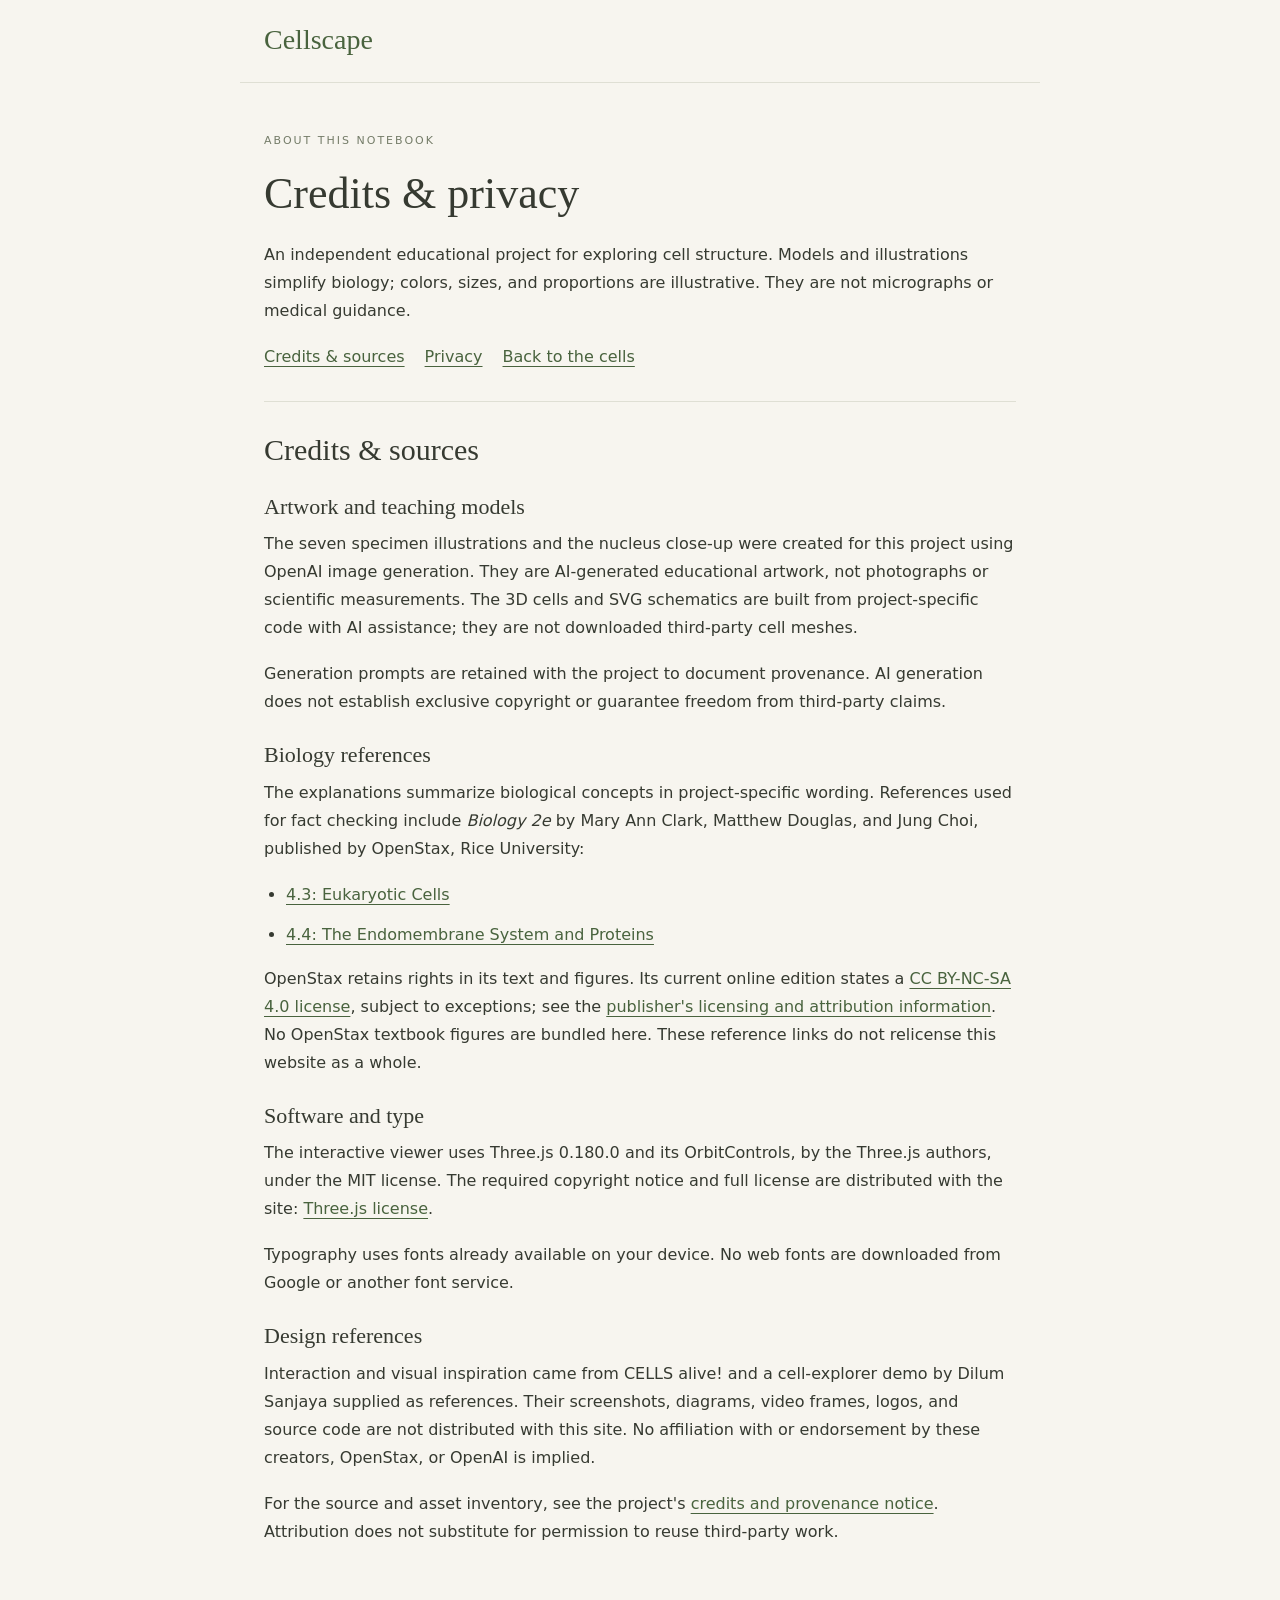
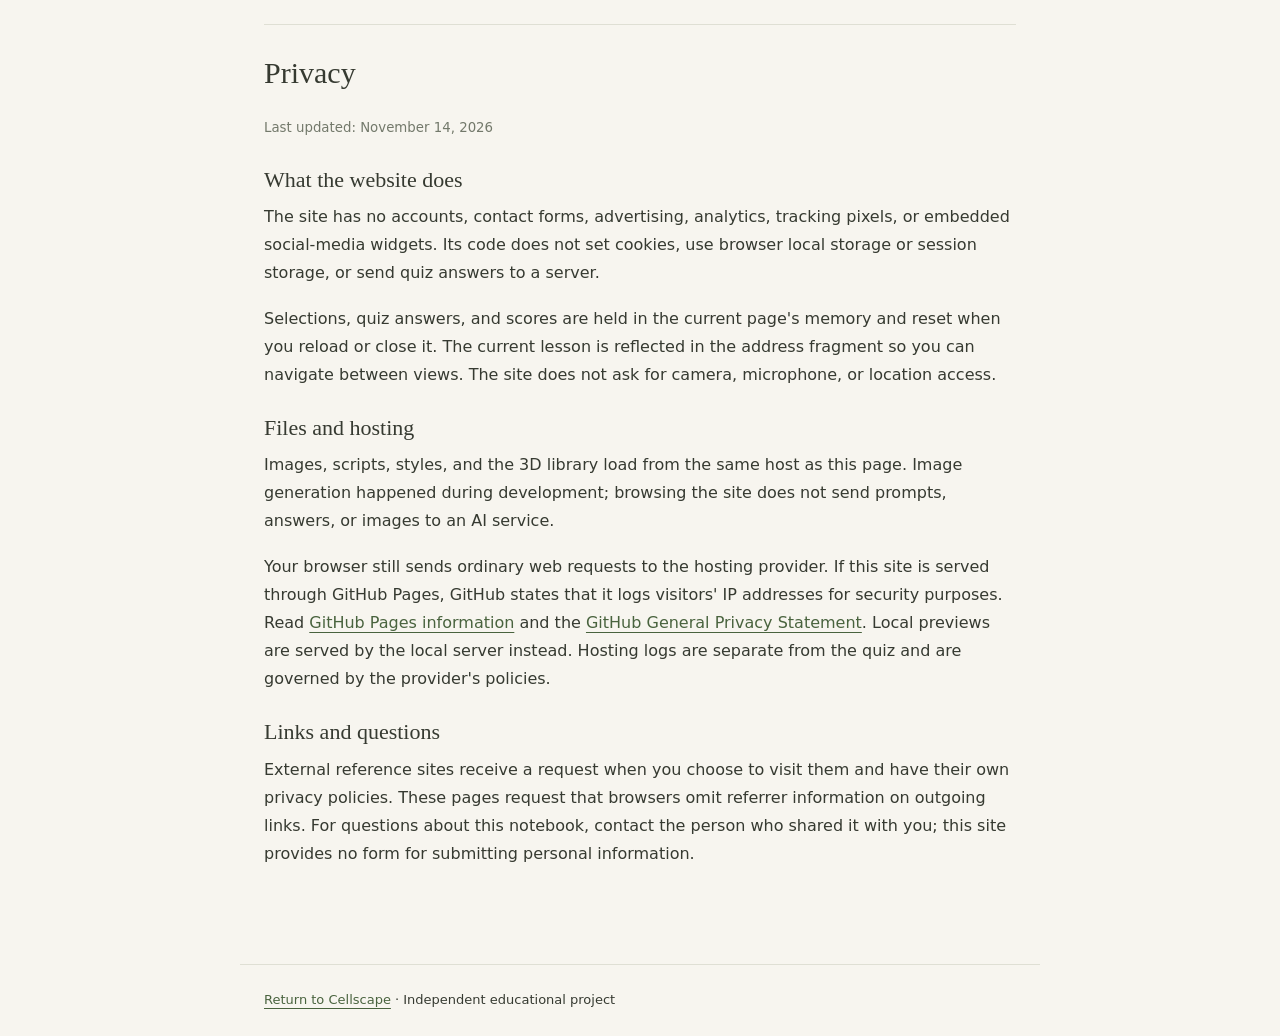
==== about.html @ bd1aeb53 "Add credits and privacy notice; remove external font requests Keep Cellscape branding without adding" ====
<!doctype html>
<html lang="en">
<head>
<meta charset="utf-8">
<meta name="viewport" content="width=device-width, initial-scale=1">
<meta name="referrer" content="no-referrer">
<meta name="description" content="Artwork credits, biology references, software notices, and privacy information for Cellscape.">
<title>Credits &amp; privacy — Cellscape</title>
<style>
:root{color-scheme:light}*{box-sizing:border-box}html{scroll-padding-top:24px}body{margin:0;background:#f7f5ef;color:#363a31;font:16px/1.75 system-ui,-apple-system,BlinkMacSystemFont,"Segoe UI",sans-serif}a{color:#49633e;text-underline-offset:4px}a:focus-visible{outline:2px solid #79618c;outline-offset:4px}header,main,footer{max-width:800px;margin:auto;padding:24px}header{border-bottom:1px solid #dfdfd4}header a{font:28px Georgia,serif;text-decoration:none}main{padding-top:38px}h1,h2,h3{font-family:Georgia,serif;font-weight:400;line-height:1.2}h1{font-size:clamp(32px,7vw,44px);margin:12px 0 20px}h2{font-size:30px;margin:0 0 22px}h3{font-size:22px;margin:26px 0 10px}p{margin:10px 0 18px}section{padding:30px 0;border-top:1px solid #dfdfd4;margin-top:30px}nav{display:flex;flex-wrap:wrap;gap:20px}.eyebrow{font-size:11px;letter-spacing:2px;color:#747c68}li{margin:12px 0}footer{font-size:13px;border-top:1px solid #dfdfd4;margin-top:24px}small{color:#73796b}code{overflow-wrap:anywhere}ul{padding-left:22px}
</style>
</head>
<body>
<header><a href="./" aria-label="Cellscape home">Cellscape</a></header>
<main>
<p class="eyebrow">ABOUT THIS NOTEBOOK</p>
<h1>Credits &amp; privacy</h1>
<p>An independent educational project for exploring cell structure. Models and illustrations simplify biology; colors, sizes, and proportions are illustrative. They are not micrographs or medical guidance.</p>
<nav aria-label="On this page"><a href="#credits">Credits &amp; sources</a><a href="#privacy">Privacy</a><a href="./">Back to the cells</a></nav>
<section id="credits" aria-labelledby="credits-title">
<h2 id="credits-title">Credits &amp; sources</h2>
<h3>Artwork and teaching models</h3>
<p>The seven specimen illustrations and the nucleus close-up were created for this project using OpenAI image generation. They are AI-generated educational artwork, not photographs or scientific measurements. The 3D cells and SVG schematics are built from project-specific code with AI assistance; they are not downloaded third-party cell meshes.</p>
<p>Generation prompts are retained with the project to document provenance. AI generation does not establish exclusive copyright or guarantee freedom from third-party claims.</p>
<h3>Biology references</h3>
<p>The explanations summarize biological concepts in project-specific wording. References used for fact checking include <cite>Biology 2e</cite> by Mary Ann Clark, Matthew Douglas, and Jung Choi, published by OpenStax, Rice University:</p>
<ul>
<li><a href="https://openstax.org/books/biology-2e/pages/4-3-eukaryotic-cells" rel="noreferrer">4.3: Eukaryotic Cells</a></li>
<li><a href="https://openstax.org/books/biology-2e/pages/4-4-the-endomembrane-system-and-proteins" rel="noreferrer">4.4: The Endomembrane System and Proteins</a></li>
</ul>
<p>OpenStax retains rights in its text and figures. Its current online edition states a <a href="https://creativecommons.org/licenses/by-nc-sa/4.0/" rel="noreferrer">CC BY-NC-SA 4.0 license</a>, subject to exceptions; see the <a href="https://openstax.org/books/biology-2e/pages/preface" rel="noreferrer">publisher's licensing and attribution information</a>. No OpenStax textbook figures are bundled here. These reference links do not relicense this website as a whole.</p>
<h3>Software and type</h3>
<p>The interactive viewer uses Three.js 0.180.0 and its OrbitControls, by the Three.js authors, under the MIT license. The required copyright notice and full license are distributed with the site: <a href="vendor/three/LICENSE">Three.js license</a>.</p>
<p>Typography uses fonts already available on your device. No web fonts are downloaded from Google or another font service.</p>
<h3>Design references</h3>
<p>Interaction and visual inspiration came from CELLS alive! and a cell-explorer demo by Dilum Sanjaya supplied as references. Their screenshots, diagrams, video frames, logos, and source code are not distributed with this site. No affiliation with or endorsement by these creators, OpenStax, or OpenAI is implied.</p>
<p>For the source and asset inventory, see the project's <a href="NOTICE.md">credits and provenance notice</a>. Attribution does not substitute for permission to reuse third-party work.</p>
</section>
<section id="privacy" aria-labelledby="privacy-title">
<h2 id="privacy-title">Privacy</h2>
<p><small>Last updated: November 14, 2026</small></p>
<h3>What the website does</h3>
<p>The site has no accounts, contact forms, advertising, analytics, tracking pixels, or embedded social-media widgets. Its code does not set cookies, use browser local storage or session storage, or send quiz answers to a server.</p>
<p>Selections, quiz answers, and scores are held in the current page's memory and reset when you reload or close it. The current lesson is reflected in the address fragment so you can navigate between views. The site does not ask for camera, microphone, or location access.</p>
<h3>Files and hosting</h3>
<p>Images, scripts, styles, and the 3D library load from the same host as this page. Image generation happened during development; browsing the site does not send prompts, answers, or images to an AI service.</p>
<p>Your browser still sends ordinary web requests to the hosting provider. If this site is served through GitHub Pages, GitHub states that it logs visitors' IP addresses for security purposes. Read <a href="https://docs.github.com/en/pages/getting-started-with-github-pages/what-is-github-pages" rel="noreferrer">GitHub Pages information</a> and the <a href="https://docs.github.com/en/site-policy/privacy-policies/github-general-privacy-statement" rel="noreferrer">GitHub General Privacy Statement</a>. Local previews are served by the local server instead. Hosting logs are separate from the quiz and are governed by the provider's policies.</p>
<h3>Links and questions</h3>
<p>External reference sites receive a request when you choose to visit them and have their own privacy policies. These pages request that browsers omit referrer information on outgoing links. For questions about this notebook, contact the person who shared it with you; this site provides no form for submitting personal information.</p>
</section>
</main>
<footer><a href="./">Return to Cellscape</a> · Independent educational project</footer>
</body>
</html>
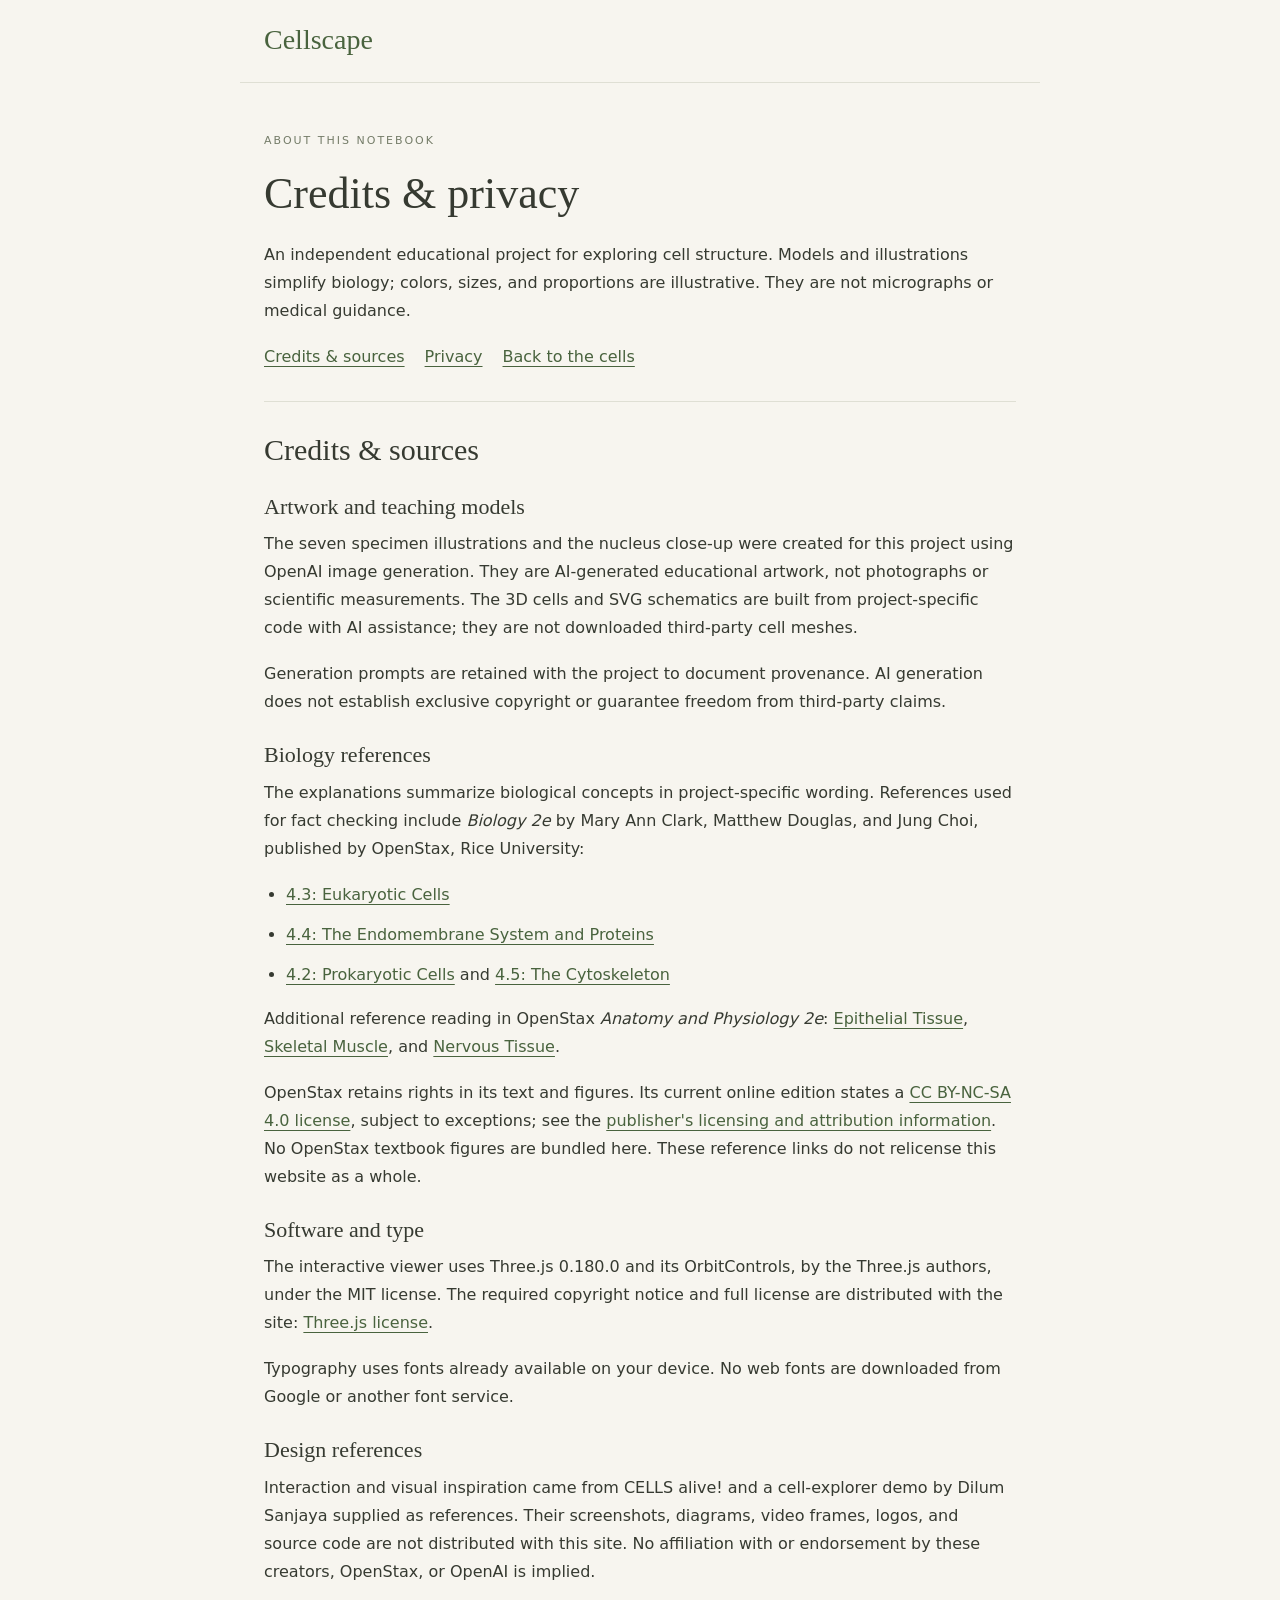
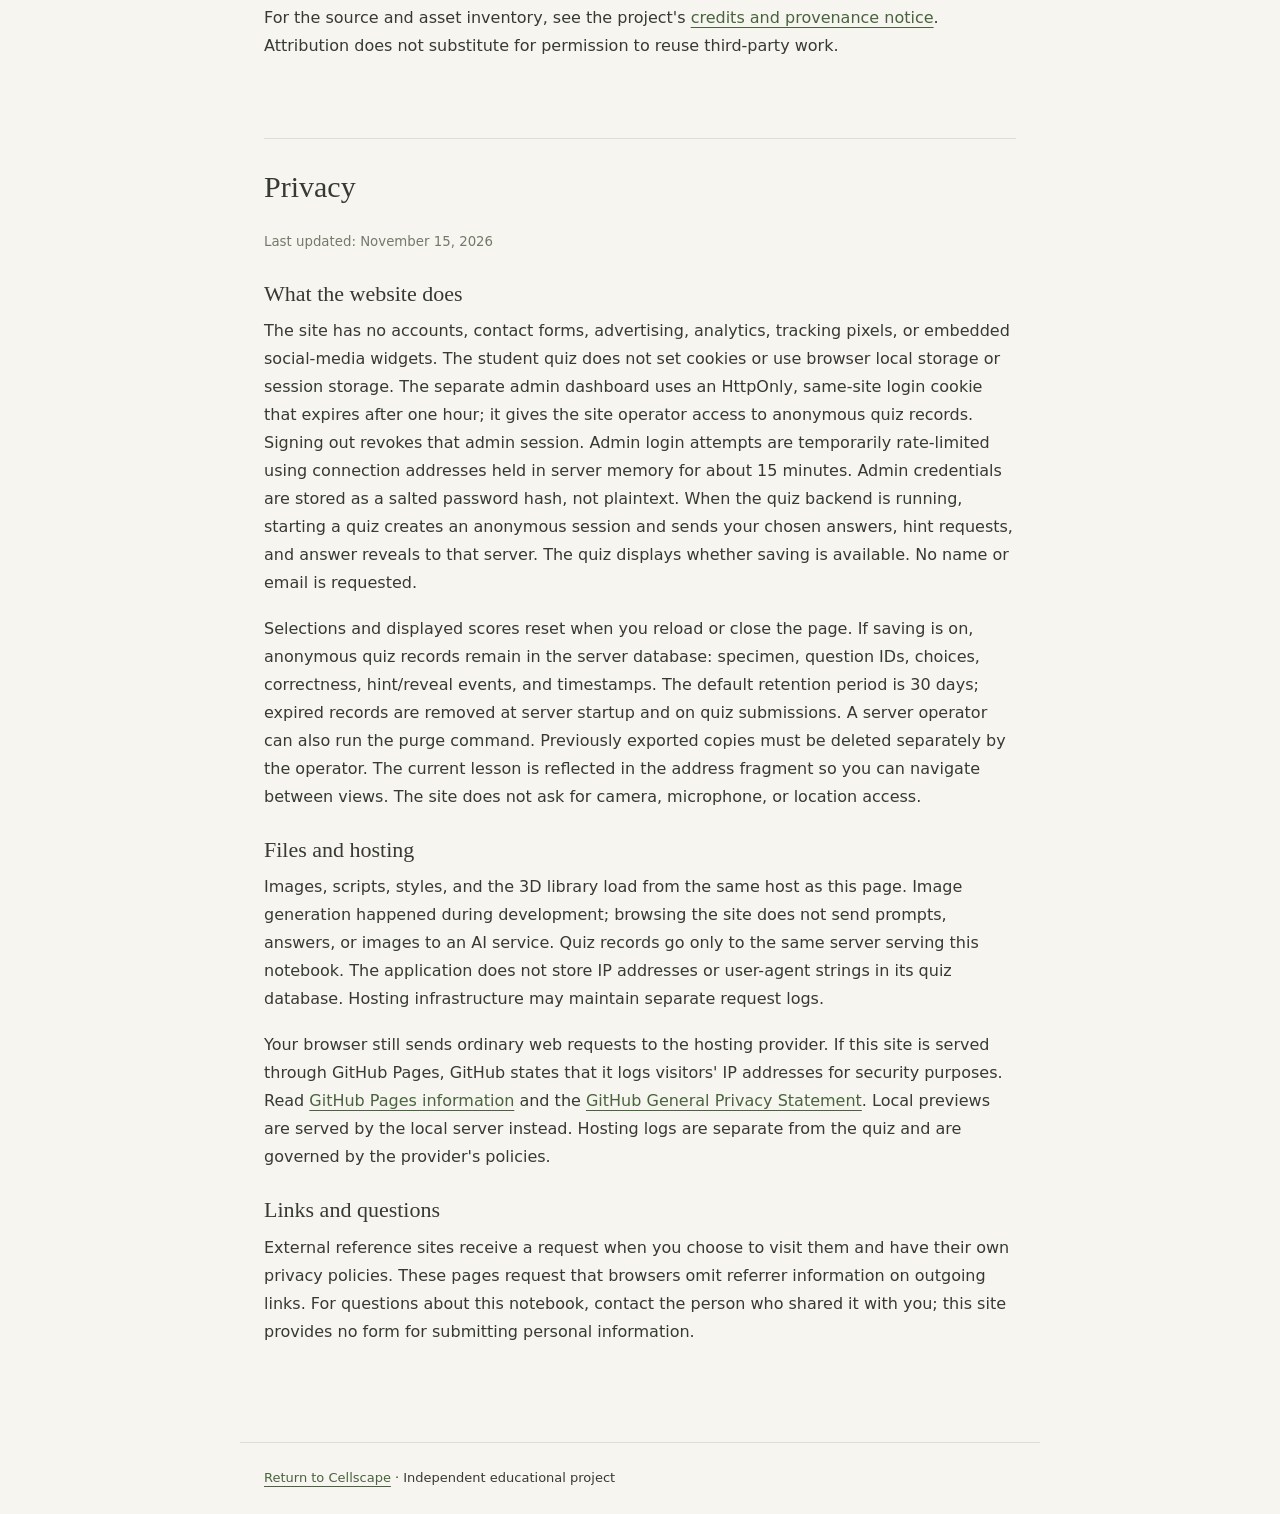
==== commit 825f1e33: "Add quiz persistence, protected admin dashboard, cell facts, and setup guide Include the latest deta" ====
--- a/about.html
+++ b/about.html
@@ -27,7 +27,9 @@
 <ul>
 <li><a href="https://openstax.org/books/biology-2e/pages/4-3-eukaryotic-cells" rel="noreferrer">4.3: Eukaryotic Cells</a></li>
 <li><a href="https://openstax.org/books/biology-2e/pages/4-4-the-endomembrane-system-and-proteins" rel="noreferrer">4.4: The Endomembrane System and Proteins</a></li>
+<li><a href="https://openstax.org/books/biology-2e/pages/4-2-prokaryotic-cells" rel="noreferrer">4.2: Prokaryotic Cells</a> and <a href="https://openstax.org/books/biology-2e/pages/4-5-the-cytoskeleton" rel="noreferrer">4.5: The Cytoskeleton</a></li>
 </ul>
+<p>Additional reference reading in OpenStax <cite>Anatomy and Physiology 2e</cite>: <a href="https://openstax.org/books/anatomy-and-physiology-2e/pages/4-2-epithelial-tissue" rel="noreferrer">Epithelial Tissue</a>, <a href="https://openstax.org/books/anatomy-and-physiology-2e/pages/10-2-skeletal-muscle" rel="noreferrer">Skeletal Muscle</a>, and <a href="https://openstax.org/books/anatomy-and-physiology-2e/pages/12-2-nervous-tissue" rel="noreferrer">Nervous Tissue</a>.</p>
 <p>OpenStax retains rights in its text and figures. Its current online edition states a <a href="https://creativecommons.org/licenses/by-nc-sa/4.0/" rel="noreferrer">CC BY-NC-SA 4.0 license</a>, subject to exceptions; see the <a href="https://openstax.org/books/biology-2e/pages/preface" rel="noreferrer">publisher's licensing and attribution information</a>. No OpenStax textbook figures are bundled here. These reference links do not relicense this website as a whole.</p>
 <h3>Software and type</h3>
 <p>The interactive viewer uses Three.js 0.180.0 and its OrbitControls, by the Three.js authors, under the MIT license. The required copyright notice and full license are distributed with the site: <a href="vendor/three/LICENSE">Three.js license</a>.</p>
@@ -38,12 +40,12 @@
 </section>
 <section id="privacy" aria-labelledby="privacy-title">
 <h2 id="privacy-title">Privacy</h2>
-<p><small>Last updated: November 14, 2026</small></p>
+<p><small>Last updated: November 15, 2026</small></p>
 <h3>What the website does</h3>
-<p>The site has no accounts, contact forms, advertising, analytics, tracking pixels, or embedded social-media widgets. Its code does not set cookies, use browser local storage or session storage, or send quiz answers to a server.</p>
-<p>Selections, quiz answers, and scores are held in the current page's memory and reset when you reload or close it. The current lesson is reflected in the address fragment so you can navigate between views. The site does not ask for camera, microphone, or location access.</p>
+<p>The site has no accounts, contact forms, advertising, analytics, tracking pixels, or embedded social-media widgets. The student quiz does not set cookies or use browser local storage or session storage. The separate admin dashboard uses an HttpOnly, same-site login cookie that expires after one hour; it gives the site operator access to anonymous quiz records. Signing out revokes that admin session. Admin login attempts are temporarily rate-limited using connection addresses held in server memory for about 15 minutes. Admin credentials are stored as a salted password hash, not plaintext. When the quiz backend is running, starting a quiz creates an anonymous session and sends your chosen answers, hint requests, and answer reveals to that server. The quiz displays whether saving is available. No name or email is requested.</p>
+<p>Selections and displayed scores reset when you reload or close the page. If saving is on, anonymous quiz records remain in the server database: specimen, question IDs, choices, correctness, hint/reveal events, and timestamps. The default retention period is 30 days; expired records are removed at server startup and on quiz submissions. A server operator can also run the purge command. Previously exported copies must be deleted separately by the operator. The current lesson is reflected in the address fragment so you can navigate between views. The site does not ask for camera, microphone, or location access.</p>
 <h3>Files and hosting</h3>
-<p>Images, scripts, styles, and the 3D library load from the same host as this page. Image generation happened during development; browsing the site does not send prompts, answers, or images to an AI service.</p>
+<p>Images, scripts, styles, and the 3D library load from the same host as this page. Image generation happened during development; browsing the site does not send prompts, answers, or images to an AI service. Quiz records go only to the same server serving this notebook. The application does not store IP addresses or user-agent strings in its quiz database. Hosting infrastructure may maintain separate request logs.</p>
 <p>Your browser still sends ordinary web requests to the hosting provider. If this site is served through GitHub Pages, GitHub states that it logs visitors' IP addresses for security purposes. Read <a href="https://docs.github.com/en/pages/getting-started-with-github-pages/what-is-github-pages" rel="noreferrer">GitHub Pages information</a> and the <a href="https://docs.github.com/en/site-policy/privacy-policies/github-general-privacy-statement" rel="noreferrer">GitHub General Privacy Statement</a>. Local previews are served by the local server instead. Hosting logs are separate from the quiz and are governed by the provider's policies.</p>
 <h3>Links and questions</h3>
 <p>External reference sites receive a request when you choose to visit them and have their own privacy policies. These pages request that browsers omit referrer information on outgoing links. For questions about this notebook, contact the person who shared it with you; this site provides no form for submitting personal information.</p>
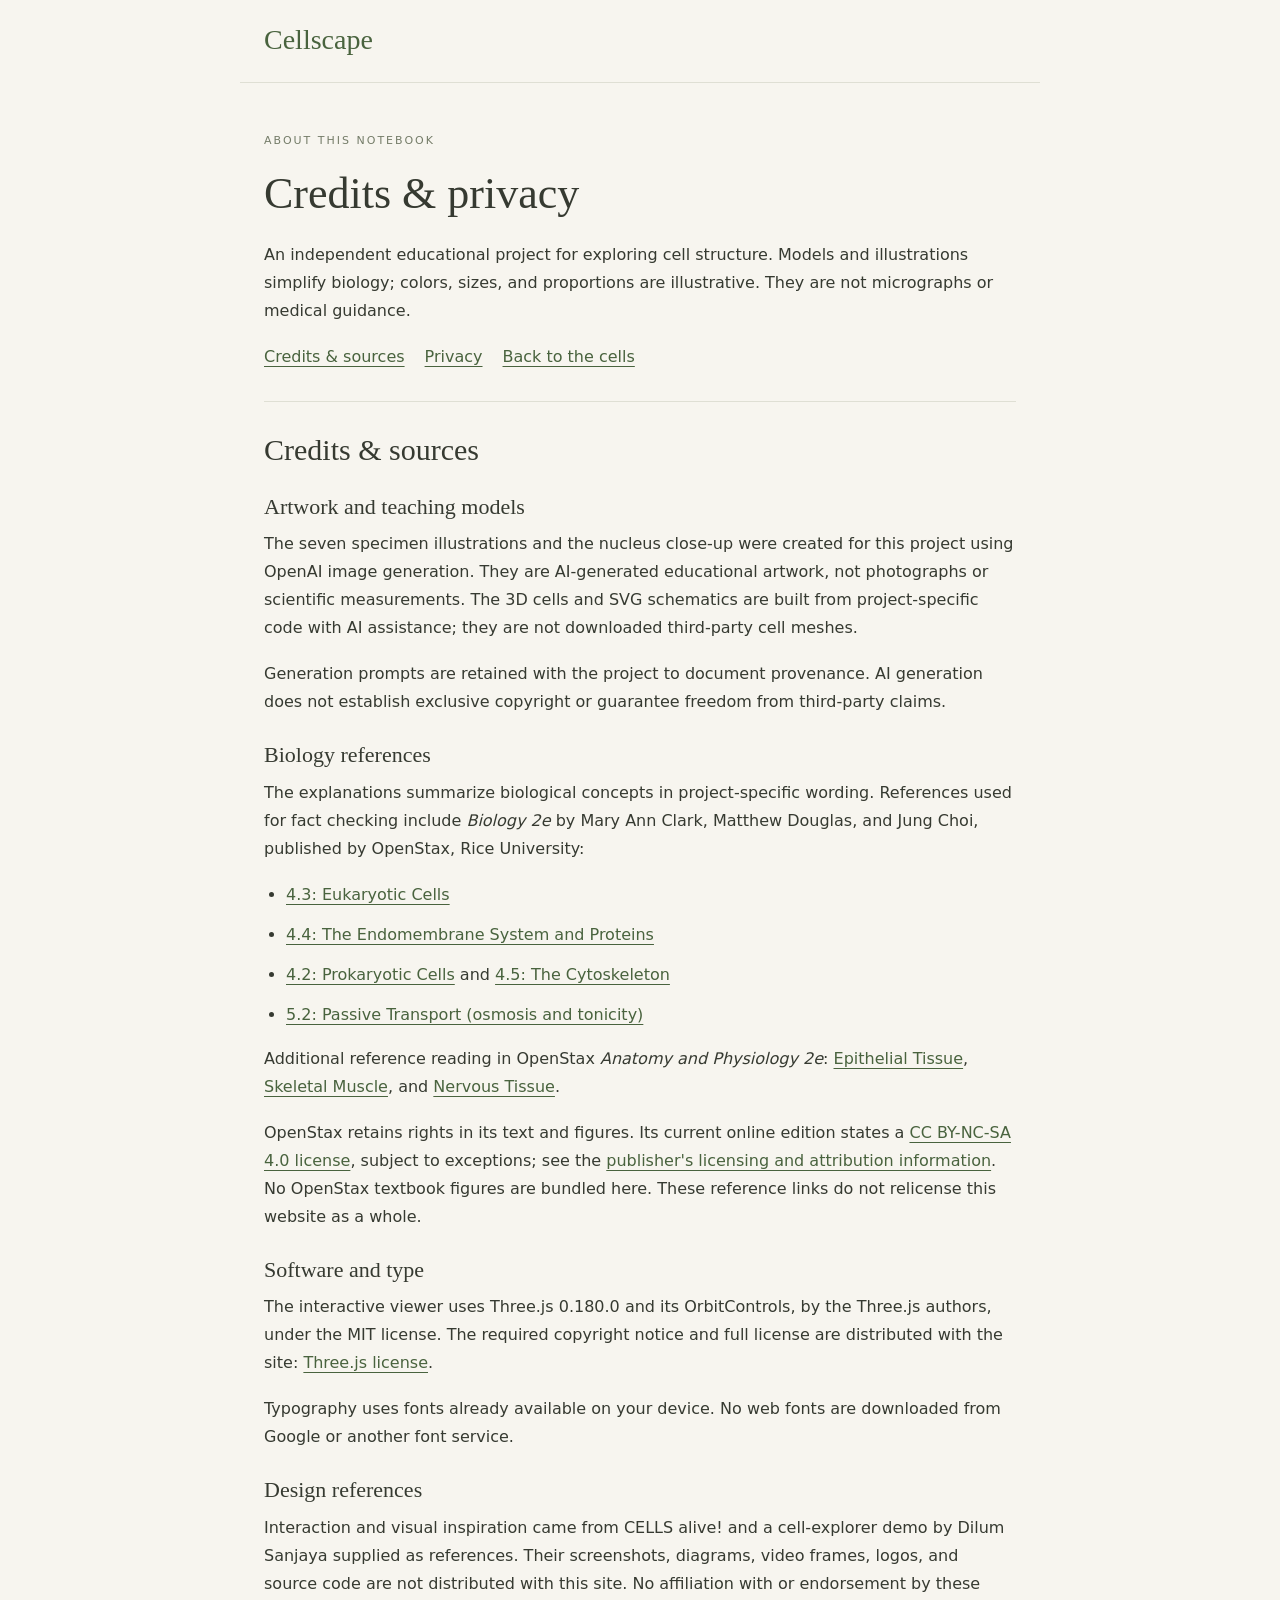
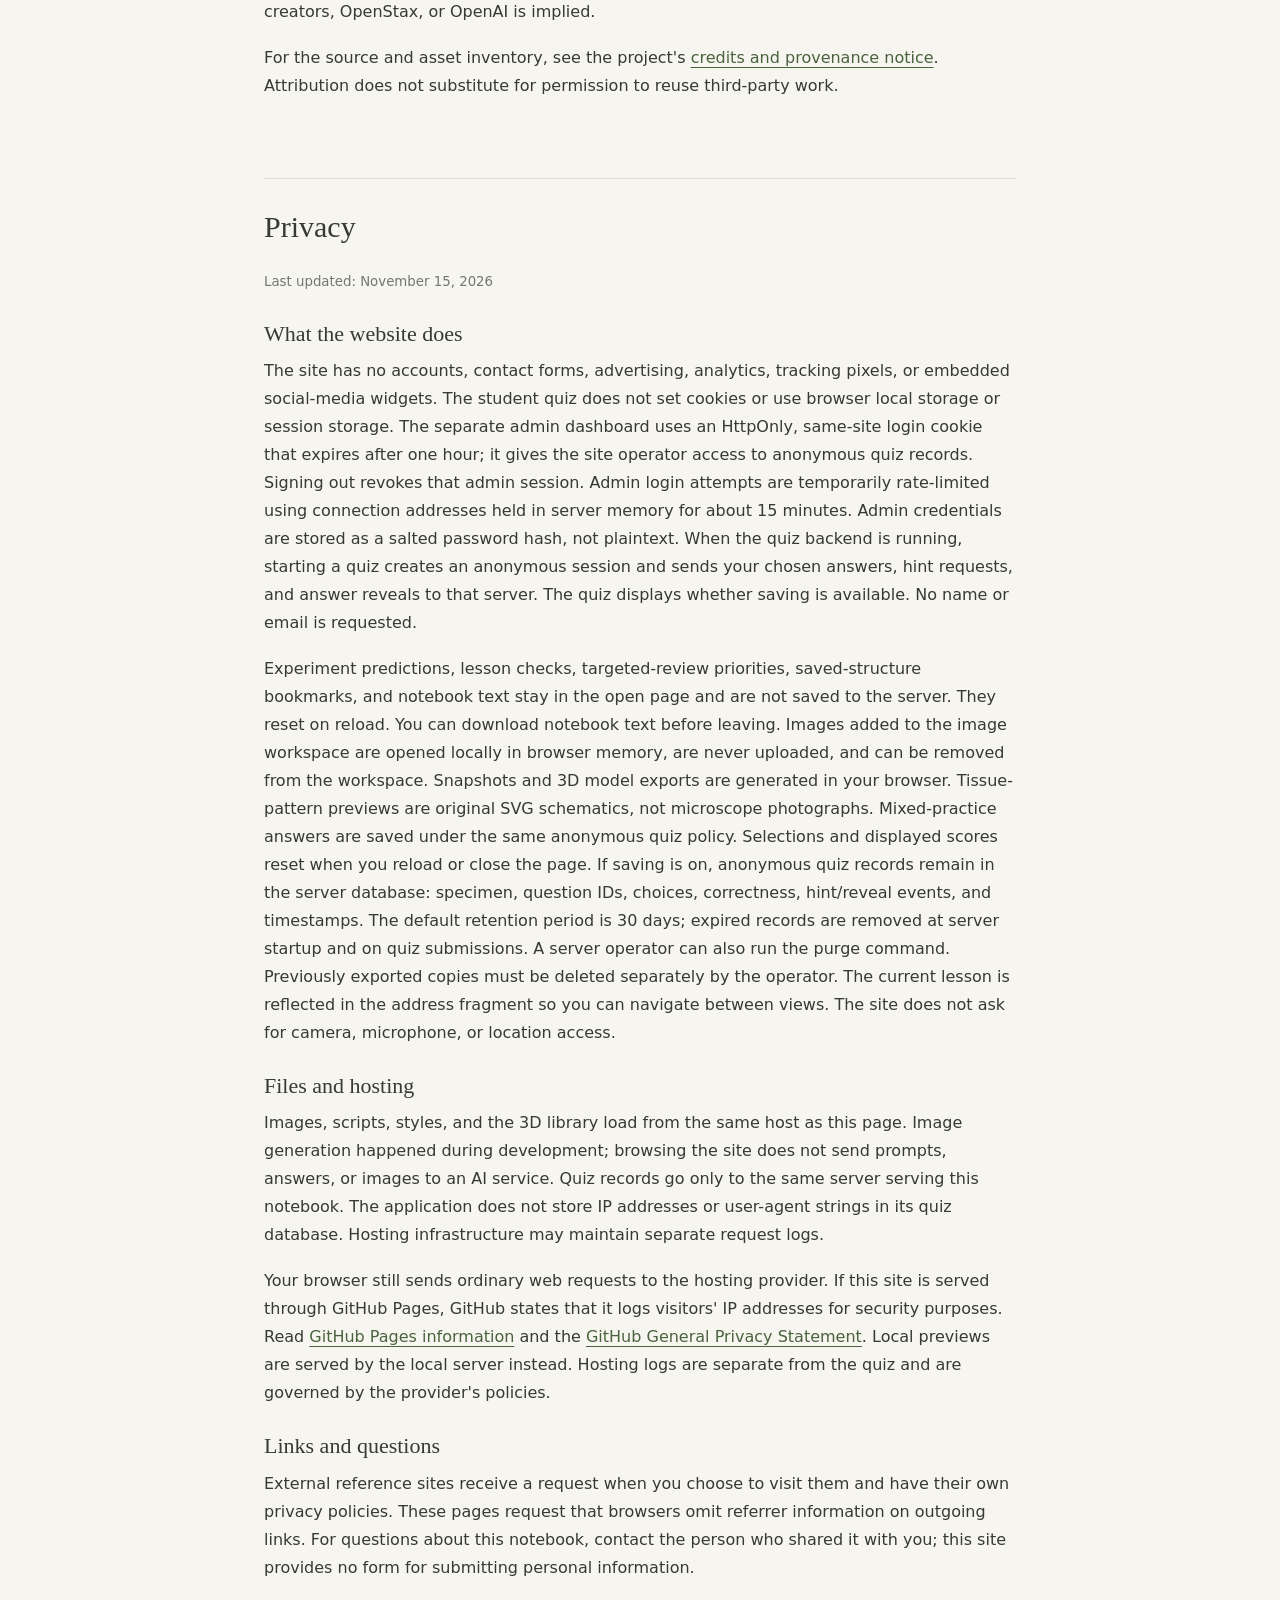
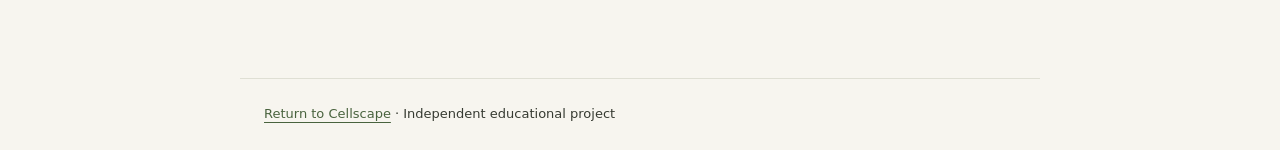
==== commit 57e24b9d: "Update Cellscape lessons, study desk, practice, dashboard, and feature guide" ====
--- a/about.html
+++ b/about.html
@@ -28,7 +28,7 @@
 <li><a href="https://openstax.org/books/biology-2e/pages/4-3-eukaryotic-cells" rel="noreferrer">4.3: Eukaryotic Cells</a></li>
 <li><a href="https://openstax.org/books/biology-2e/pages/4-4-the-endomembrane-system-and-proteins" rel="noreferrer">4.4: The Endomembrane System and Proteins</a></li>
 <li><a href="https://openstax.org/books/biology-2e/pages/4-2-prokaryotic-cells" rel="noreferrer">4.2: Prokaryotic Cells</a> and <a href="https://openstax.org/books/biology-2e/pages/4-5-the-cytoskeleton" rel="noreferrer">4.5: The Cytoskeleton</a></li>
-</ul>
+<li><a href="https://openstax.org/books/biology-2e/pages/5-2-passive-transport" rel="noreferrer">5.2: Passive Transport (osmosis and tonicity)</a></li></ul>
 <p>Additional reference reading in OpenStax <cite>Anatomy and Physiology 2e</cite>: <a href="https://openstax.org/books/anatomy-and-physiology-2e/pages/4-2-epithelial-tissue" rel="noreferrer">Epithelial Tissue</a>, <a href="https://openstax.org/books/anatomy-and-physiology-2e/pages/10-2-skeletal-muscle" rel="noreferrer">Skeletal Muscle</a>, and <a href="https://openstax.org/books/anatomy-and-physiology-2e/pages/12-2-nervous-tissue" rel="noreferrer">Nervous Tissue</a>.</p>
 <p>OpenStax retains rights in its text and figures. Its current online edition states a <a href="https://creativecommons.org/licenses/by-nc-sa/4.0/" rel="noreferrer">CC BY-NC-SA 4.0 license</a>, subject to exceptions; see the <a href="https://openstax.org/books/biology-2e/pages/preface" rel="noreferrer">publisher's licensing and attribution information</a>. No OpenStax textbook figures are bundled here. These reference links do not relicense this website as a whole.</p>
 <h3>Software and type</h3>
@@ -43,7 +43,7 @@
 <p><small>Last updated: November 15, 2026</small></p>
 <h3>What the website does</h3>
 <p>The site has no accounts, contact forms, advertising, analytics, tracking pixels, or embedded social-media widgets. The student quiz does not set cookies or use browser local storage or session storage. The separate admin dashboard uses an HttpOnly, same-site login cookie that expires after one hour; it gives the site operator access to anonymous quiz records. Signing out revokes that admin session. Admin login attempts are temporarily rate-limited using connection addresses held in server memory for about 15 minutes. Admin credentials are stored as a salted password hash, not plaintext. When the quiz backend is running, starting a quiz creates an anonymous session and sends your chosen answers, hint requests, and answer reveals to that server. The quiz displays whether saving is available. No name or email is requested.</p>
-<p>Selections and displayed scores reset when you reload or close the page. If saving is on, anonymous quiz records remain in the server database: specimen, question IDs, choices, correctness, hint/reveal events, and timestamps. The default retention period is 30 days; expired records are removed at server startup and on quiz submissions. A server operator can also run the purge command. Previously exported copies must be deleted separately by the operator. The current lesson is reflected in the address fragment so you can navigate between views. The site does not ask for camera, microphone, or location access.</p>
+<p>Experiment predictions, lesson checks, targeted-review priorities, saved-structure bookmarks, and notebook text stay in the open page and are not saved to the server. They reset on reload. You can download notebook text before leaving. Images added to the image workspace are opened locally in browser memory, are never uploaded, and can be removed from the workspace. Snapshots and 3D model exports are generated in your browser. Tissue-pattern previews are original SVG schematics, not microscope photographs. Mixed-practice answers are saved under the same anonymous quiz policy. Selections and displayed scores reset when you reload or close the page. If saving is on, anonymous quiz records remain in the server database: specimen, question IDs, choices, correctness, hint/reveal events, and timestamps. The default retention period is 30 days; expired records are removed at server startup and on quiz submissions. A server operator can also run the purge command. Previously exported copies must be deleted separately by the operator. The current lesson is reflected in the address fragment so you can navigate between views. The site does not ask for camera, microphone, or location access.</p>
 <h3>Files and hosting</h3>
 <p>Images, scripts, styles, and the 3D library load from the same host as this page. Image generation happened during development; browsing the site does not send prompts, answers, or images to an AI service. Quiz records go only to the same server serving this notebook. The application does not store IP addresses or user-agent strings in its quiz database. Hosting infrastructure may maintain separate request logs.</p>
 <p>Your browser still sends ordinary web requests to the hosting provider. If this site is served through GitHub Pages, GitHub states that it logs visitors' IP addresses for security purposes. Read <a href="https://docs.github.com/en/pages/getting-started-with-github-pages/what-is-github-pages" rel="noreferrer">GitHub Pages information</a> and the <a href="https://docs.github.com/en/site-policy/privacy-policies/github-general-privacy-statement" rel="noreferrer">GitHub General Privacy Statement</a>. Local previews are served by the local server instead. Hosting logs are separate from the quiz and are governed by the provider's policies.</p>
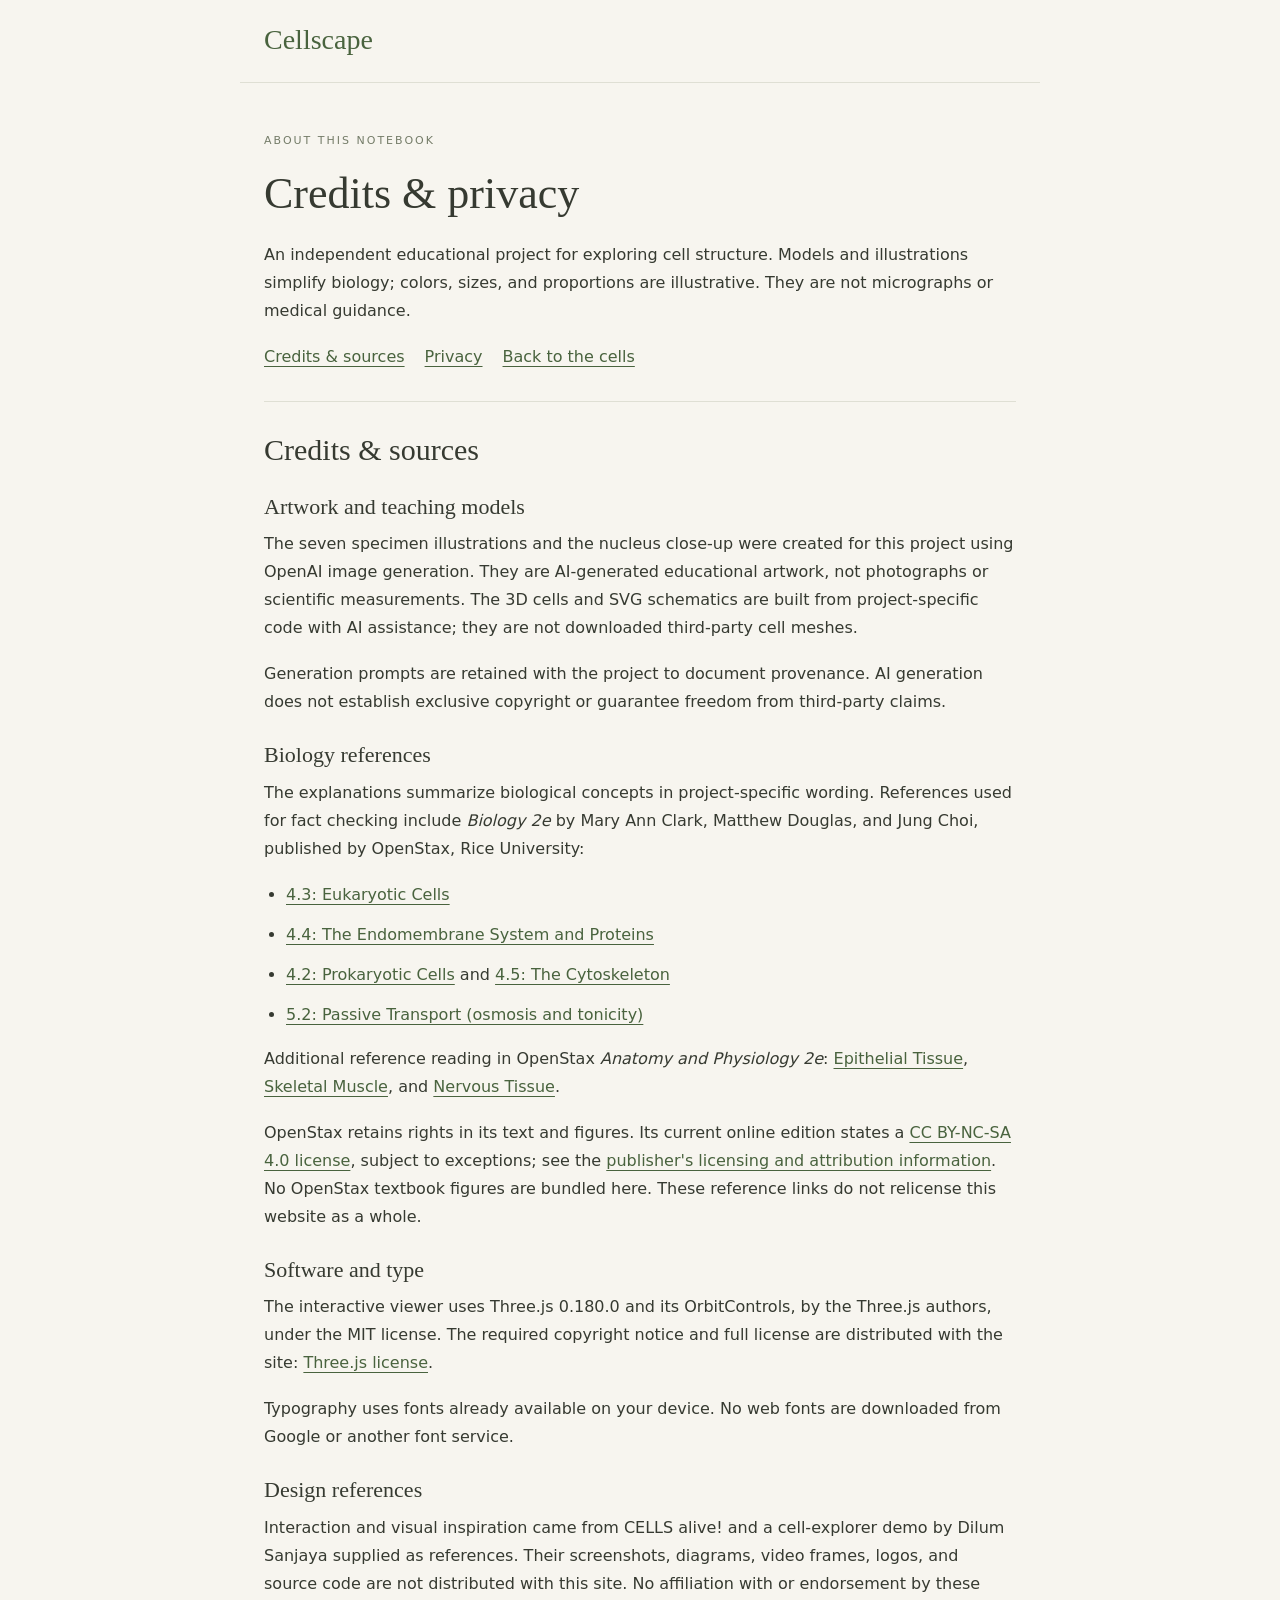
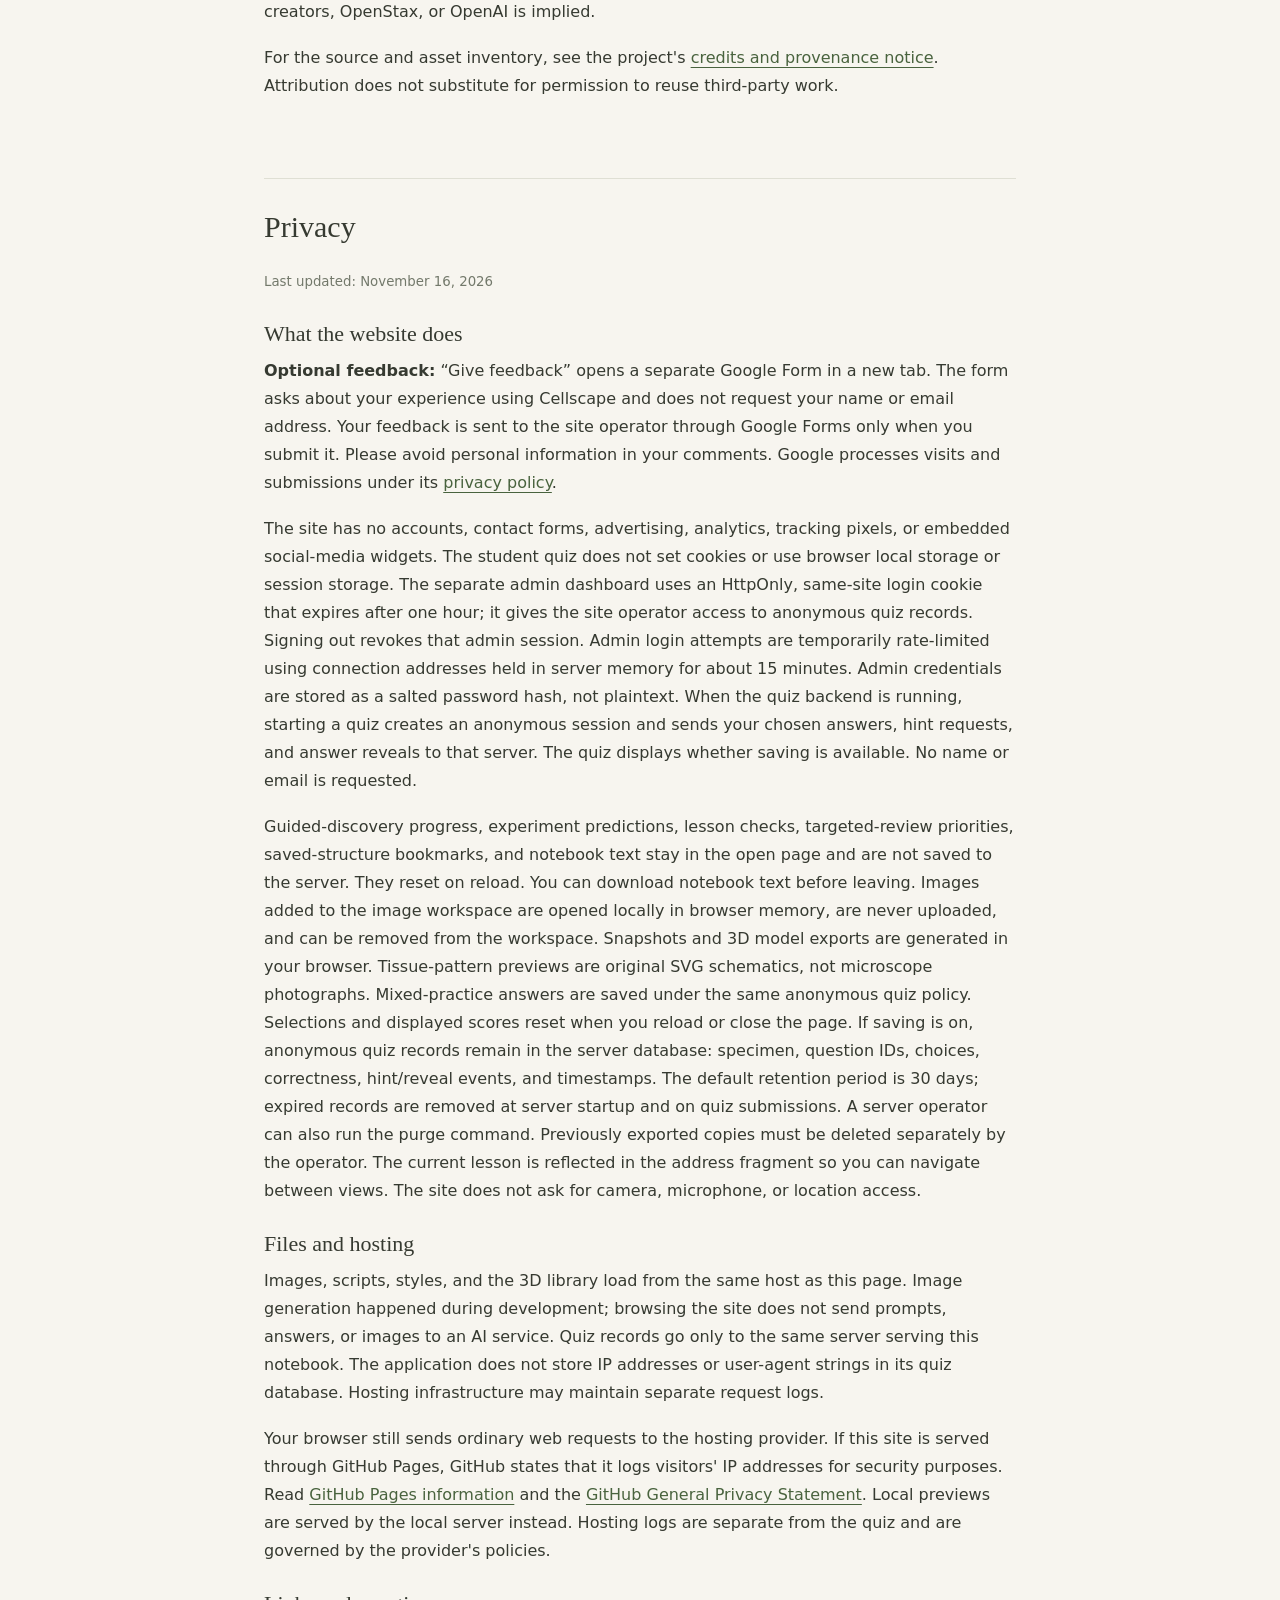
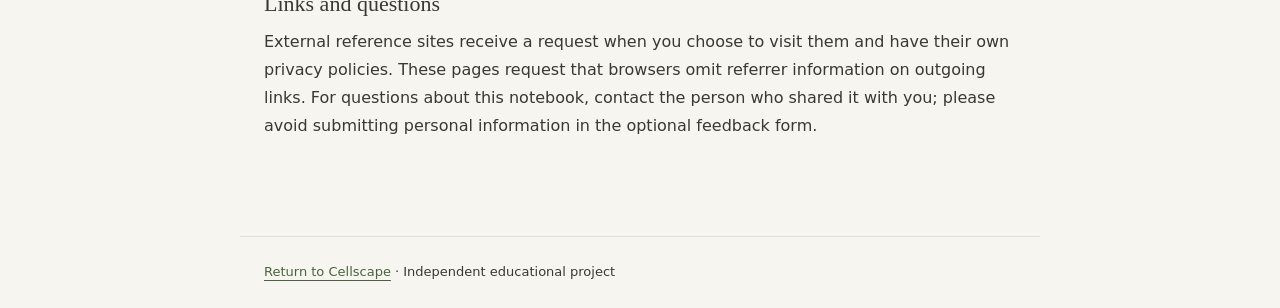
==== commit 489adab6: "Update 3D anatomy, guided experiments, and feedback links Add exploded views and animated organelle " ====
--- a/about.html
+++ b/about.html
@@ -40,15 +40,15 @@
 </section>
 <section id="privacy" aria-labelledby="privacy-title">
 <h2 id="privacy-title">Privacy</h2>
-<p><small>Last updated: November 15, 2026</small></p>
-<h3>What the website does</h3>
+<p><small>Last updated: November 16, 2026</small></p>
+<h3>What the website does</h3><p><strong>Optional feedback:</strong> “Give feedback” opens a separate Google Form in a new tab. The form asks about your experience using Cellscape and does not request your name or email address. Your feedback is sent to the site operator through Google Forms only when you submit it. Please avoid personal information in your comments. Google processes visits and submissions under its <a href="https://policies.google.com/privacy" target="_blank" rel="noopener noreferrer">privacy policy</a>.</p>
 <p>The site has no accounts, contact forms, advertising, analytics, tracking pixels, or embedded social-media widgets. The student quiz does not set cookies or use browser local storage or session storage. The separate admin dashboard uses an HttpOnly, same-site login cookie that expires after one hour; it gives the site operator access to anonymous quiz records. Signing out revokes that admin session. Admin login attempts are temporarily rate-limited using connection addresses held in server memory for about 15 minutes. Admin credentials are stored as a salted password hash, not plaintext. When the quiz backend is running, starting a quiz creates an anonymous session and sends your chosen answers, hint requests, and answer reveals to that server. The quiz displays whether saving is available. No name or email is requested.</p>
-<p>Experiment predictions, lesson checks, targeted-review priorities, saved-structure bookmarks, and notebook text stay in the open page and are not saved to the server. They reset on reload. You can download notebook text before leaving. Images added to the image workspace are opened locally in browser memory, are never uploaded, and can be removed from the workspace. Snapshots and 3D model exports are generated in your browser. Tissue-pattern previews are original SVG schematics, not microscope photographs. Mixed-practice answers are saved under the same anonymous quiz policy. Selections and displayed scores reset when you reload or close the page. If saving is on, anonymous quiz records remain in the server database: specimen, question IDs, choices, correctness, hint/reveal events, and timestamps. The default retention period is 30 days; expired records are removed at server startup and on quiz submissions. A server operator can also run the purge command. Previously exported copies must be deleted separately by the operator. The current lesson is reflected in the address fragment so you can navigate between views. The site does not ask for camera, microphone, or location access.</p>
+<p>Guided-discovery progress, experiment predictions, lesson checks, targeted-review priorities, saved-structure bookmarks, and notebook text stay in the open page and are not saved to the server. They reset on reload. You can download notebook text before leaving. Images added to the image workspace are opened locally in browser memory, are never uploaded, and can be removed from the workspace. Snapshots and 3D model exports are generated in your browser. Tissue-pattern previews are original SVG schematics, not microscope photographs. Mixed-practice answers are saved under the same anonymous quiz policy. Selections and displayed scores reset when you reload or close the page. If saving is on, anonymous quiz records remain in the server database: specimen, question IDs, choices, correctness, hint/reveal events, and timestamps. The default retention period is 30 days; expired records are removed at server startup and on quiz submissions. A server operator can also run the purge command. Previously exported copies must be deleted separately by the operator. The current lesson is reflected in the address fragment so you can navigate between views. The site does not ask for camera, microphone, or location access.</p>
 <h3>Files and hosting</h3>
 <p>Images, scripts, styles, and the 3D library load from the same host as this page. Image generation happened during development; browsing the site does not send prompts, answers, or images to an AI service. Quiz records go only to the same server serving this notebook. The application does not store IP addresses or user-agent strings in its quiz database. Hosting infrastructure may maintain separate request logs.</p>
 <p>Your browser still sends ordinary web requests to the hosting provider. If this site is served through GitHub Pages, GitHub states that it logs visitors' IP addresses for security purposes. Read <a href="https://docs.github.com/en/pages/getting-started-with-github-pages/what-is-github-pages" rel="noreferrer">GitHub Pages information</a> and the <a href="https://docs.github.com/en/site-policy/privacy-policies/github-general-privacy-statement" rel="noreferrer">GitHub General Privacy Statement</a>. Local previews are served by the local server instead. Hosting logs are separate from the quiz and are governed by the provider's policies.</p>
 <h3>Links and questions</h3>
-<p>External reference sites receive a request when you choose to visit them and have their own privacy policies. These pages request that browsers omit referrer information on outgoing links. For questions about this notebook, contact the person who shared it with you; this site provides no form for submitting personal information.</p>
+<p>External reference sites receive a request when you choose to visit them and have their own privacy policies. These pages request that browsers omit referrer information on outgoing links. For questions about this notebook, contact the person who shared it with you; please avoid submitting personal information in the optional feedback form.</p>
 </section>
 </main>
 <footer><a href="./">Return to Cellscape</a> · Independent educational project</footer>
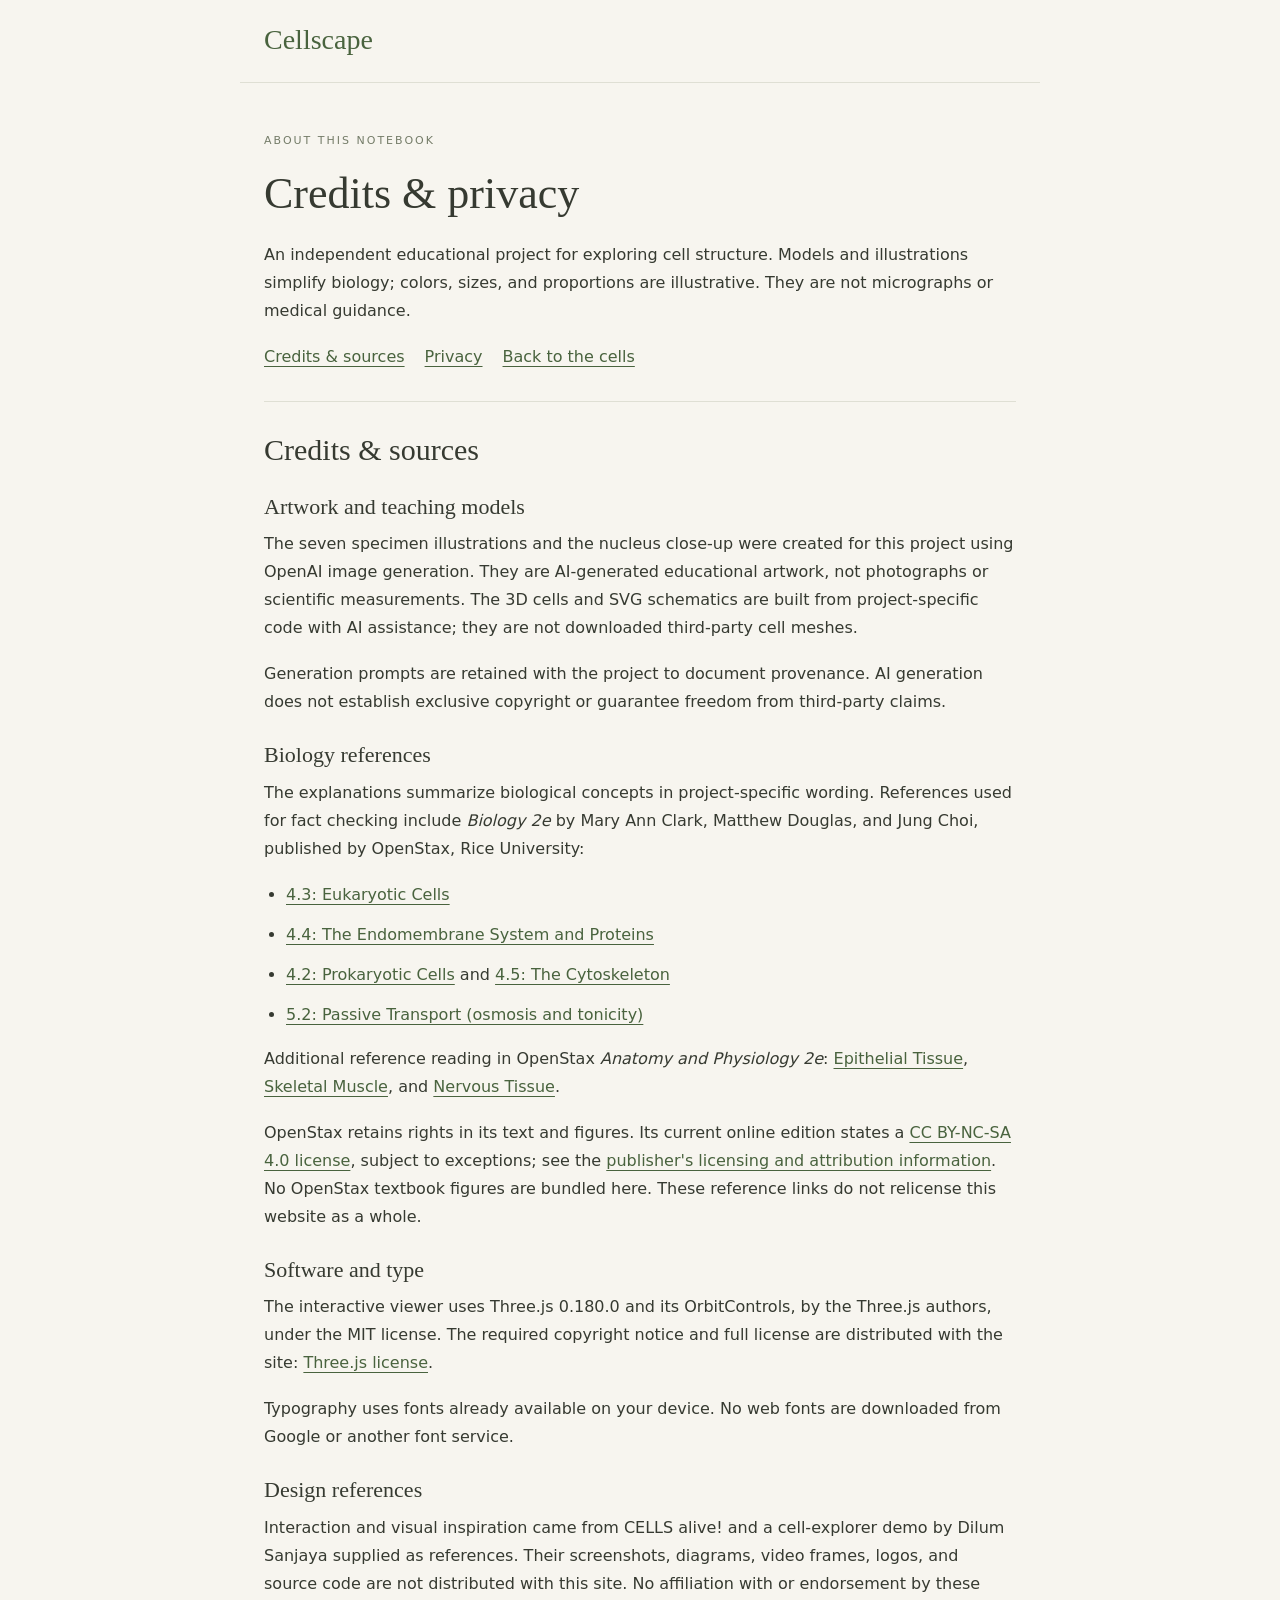
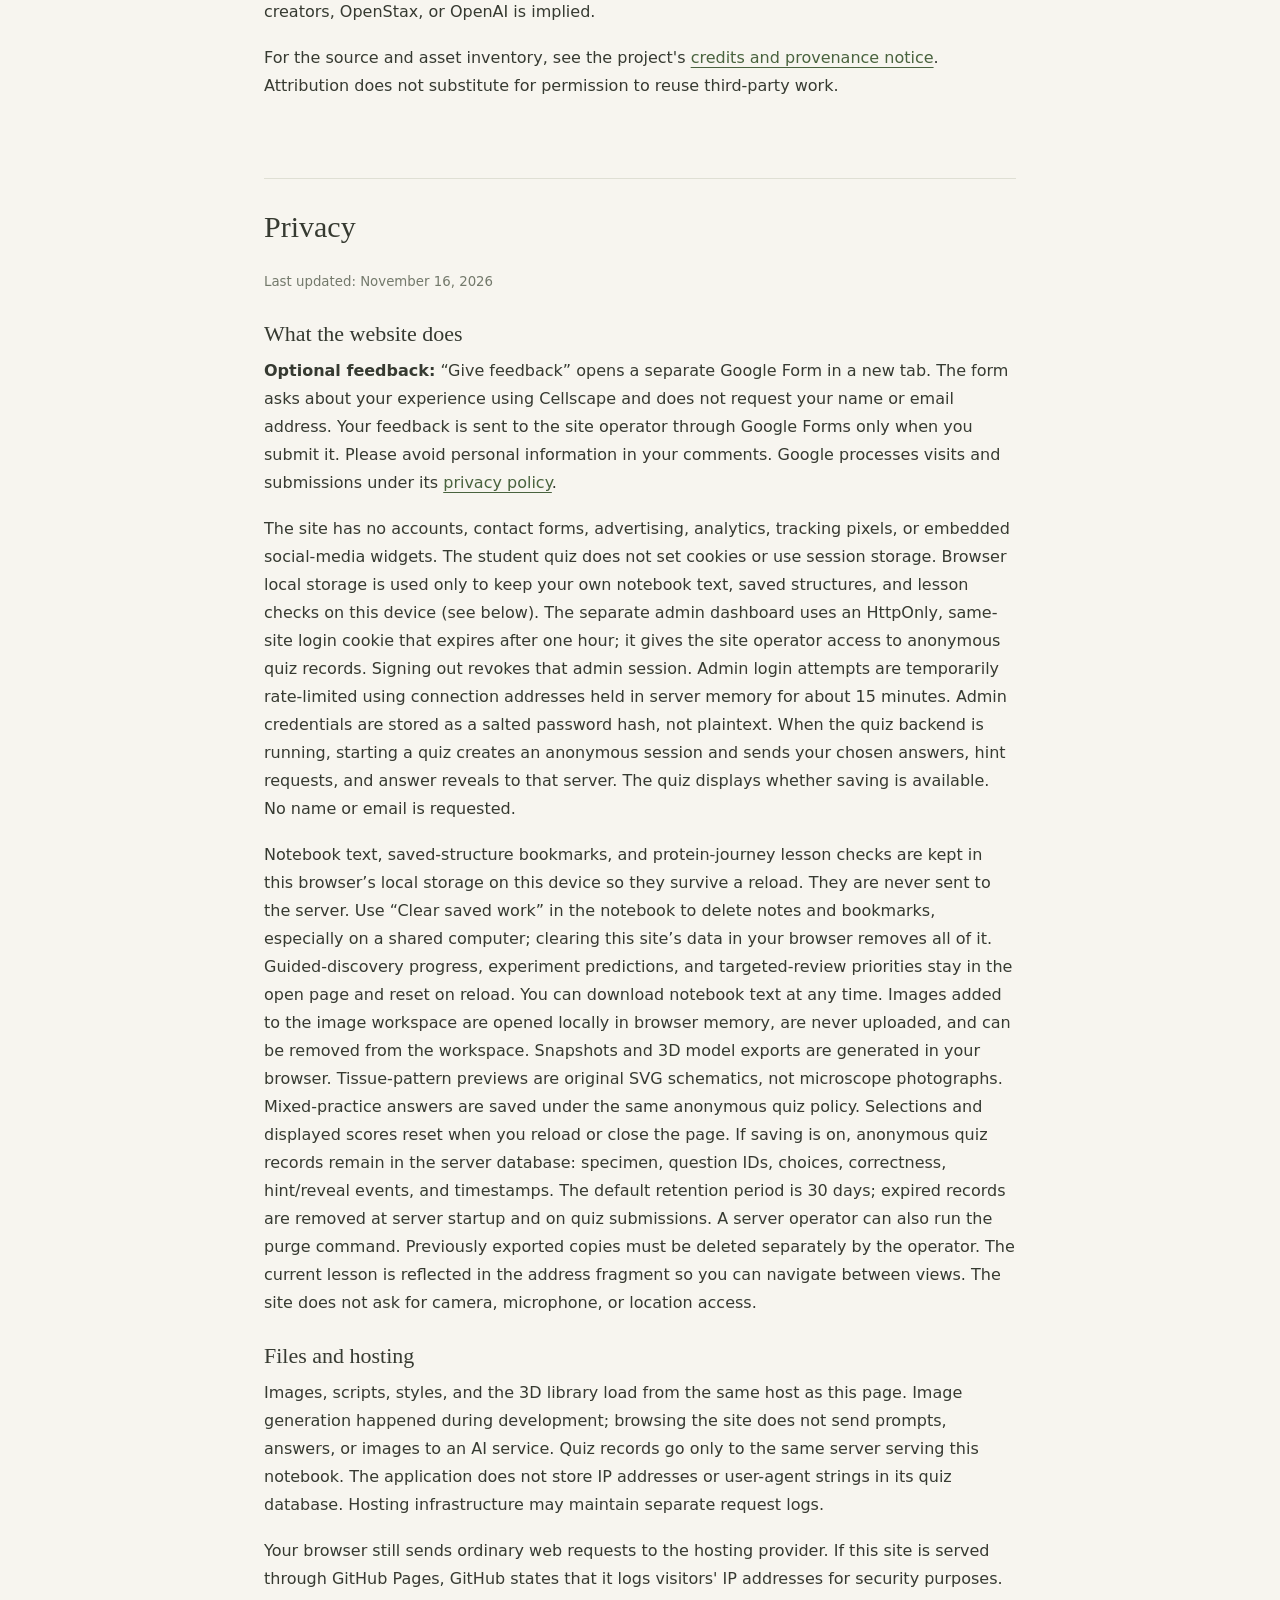
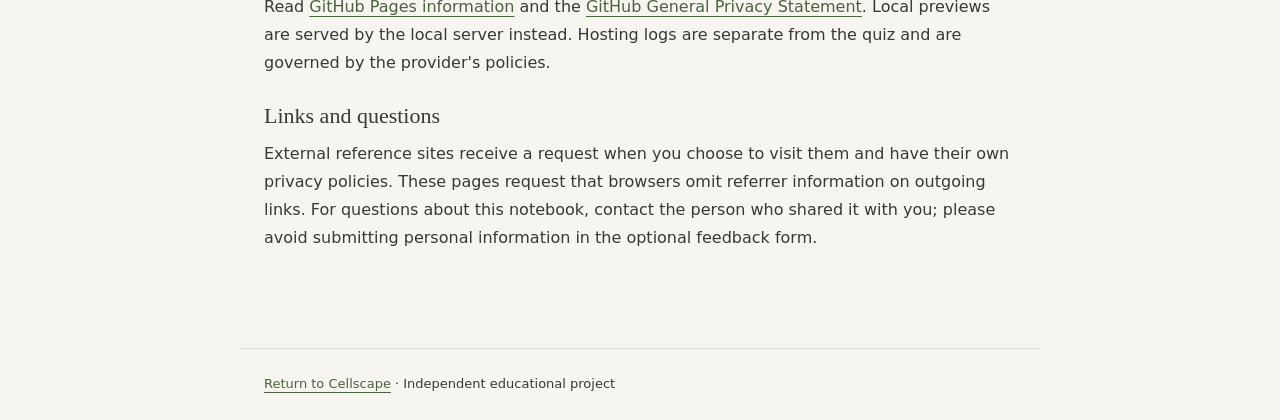
==== commit 5e8490b5: "Readable source, phone layout, saved notes, hashed builds, and CI - Expand the hand-minified JS, CSS" ====
--- a/about.html
+++ b/about.html
@@ -41,9 +41,10 @@
 <section id="privacy" aria-labelledby="privacy-title">
 <h2 id="privacy-title">Privacy</h2>
 <p><small>Last updated: November 16, 2026</small></p>
-<h3>What the website does</h3><p><strong>Optional feedback:</strong> “Give feedback” opens a separate Google Form in a new tab. The form asks about your experience using Cellscape and does not request your name or email address. Your feedback is sent to the site operator through Google Forms only when you submit it. Please avoid personal information in your comments. Google processes visits and submissions under its <a href="https://policies.google.com/privacy" target="_blank" rel="noopener noreferrer">privacy policy</a>.</p>
-<p>The site has no accounts, contact forms, advertising, analytics, tracking pixels, or embedded social-media widgets. The student quiz does not set cookies or use browser local storage or session storage. The separate admin dashboard uses an HttpOnly, same-site login cookie that expires after one hour; it gives the site operator access to anonymous quiz records. Signing out revokes that admin session. Admin login attempts are temporarily rate-limited using connection addresses held in server memory for about 15 minutes. Admin credentials are stored as a salted password hash, not plaintext. When the quiz backend is running, starting a quiz creates an anonymous session and sends your chosen answers, hint requests, and answer reveals to that server. The quiz displays whether saving is available. No name or email is requested.</p>
-<p>Guided-discovery progress, experiment predictions, lesson checks, targeted-review priorities, saved-structure bookmarks, and notebook text stay in the open page and are not saved to the server. They reset on reload. You can download notebook text before leaving. Images added to the image workspace are opened locally in browser memory, are never uploaded, and can be removed from the workspace. Snapshots and 3D model exports are generated in your browser. Tissue-pattern previews are original SVG schematics, not microscope photographs. Mixed-practice answers are saved under the same anonymous quiz policy. Selections and displayed scores reset when you reload or close the page. If saving is on, anonymous quiz records remain in the server database: specimen, question IDs, choices, correctness, hint/reveal events, and timestamps. The default retention period is 30 days; expired records are removed at server startup and on quiz submissions. A server operator can also run the purge command. Previously exported copies must be deleted separately by the operator. The current lesson is reflected in the address fragment so you can navigate between views. The site does not ask for camera, microphone, or location access.</p>
+<h3>What the website does</h3>
+        <p><strong>Optional feedback:</strong> “Give feedback” opens a separate Google Form in a new tab. The form asks about your experience using Cellscape and does not request your name or email address. Your feedback is sent to the site operator through Google Forms only when you submit it. Please avoid personal information in your comments. Google processes visits and submissions under its <a href="https://policies.google.com/privacy" target="_blank" rel="noopener noreferrer">privacy policy</a>.</p>
+<p>The site has no accounts, contact forms, advertising, analytics, tracking pixels, or embedded social-media widgets. The student quiz does not set cookies or use session storage. Browser local storage is used only to keep your own notebook text, saved structures, and lesson checks on this device (see below). The separate admin dashboard uses an HttpOnly, same-site login cookie that expires after one hour; it gives the site operator access to anonymous quiz records. Signing out revokes that admin session. Admin login attempts are temporarily rate-limited using connection addresses held in server memory for about 15 minutes. Admin credentials are stored as a salted password hash, not plaintext. When the quiz backend is running, starting a quiz creates an anonymous session and sends your chosen answers, hint requests, and answer reveals to that server. The quiz displays whether saving is available. No name or email is requested.</p>
+<p>Notebook text, saved-structure bookmarks, and protein-journey lesson checks are kept in this browser’s local storage on this device so they survive a reload. They are never sent to the server. Use “Clear saved work” in the notebook to delete notes and bookmarks, especially on a shared computer; clearing this site’s data in your browser removes all of it. Guided-discovery progress, experiment predictions, and targeted-review priorities stay in the open page and reset on reload. You can download notebook text at any time. Images added to the image workspace are opened locally in browser memory, are never uploaded, and can be removed from the workspace. Snapshots and 3D model exports are generated in your browser. Tissue-pattern previews are original SVG schematics, not microscope photographs. Mixed-practice answers are saved under the same anonymous quiz policy. Selections and displayed scores reset when you reload or close the page. If saving is on, anonymous quiz records remain in the server database: specimen, question IDs, choices, correctness, hint/reveal events, and timestamps. The default retention period is 30 days; expired records are removed at server startup and on quiz submissions. A server operator can also run the purge command. Previously exported copies must be deleted separately by the operator. The current lesson is reflected in the address fragment so you can navigate between views. The site does not ask for camera, microphone, or location access.</p>
 <h3>Files and hosting</h3>
 <p>Images, scripts, styles, and the 3D library load from the same host as this page. Image generation happened during development; browsing the site does not send prompts, answers, or images to an AI service. Quiz records go only to the same server serving this notebook. The application does not store IP addresses or user-agent strings in its quiz database. Hosting infrastructure may maintain separate request logs.</p>
 <p>Your browser still sends ordinary web requests to the hosting provider. If this site is served through GitHub Pages, GitHub states that it logs visitors' IP addresses for security purposes. Read <a href="https://docs.github.com/en/pages/getting-started-with-github-pages/what-is-github-pages" rel="noreferrer">GitHub Pages information</a> and the <a href="https://docs.github.com/en/site-policy/privacy-policies/github-general-privacy-statement" rel="noreferrer">GitHub General Privacy Statement</a>. Local previews are served by the local server instead. Hosting logs are separate from the quiz and are governed by the provider's policies.</p>
